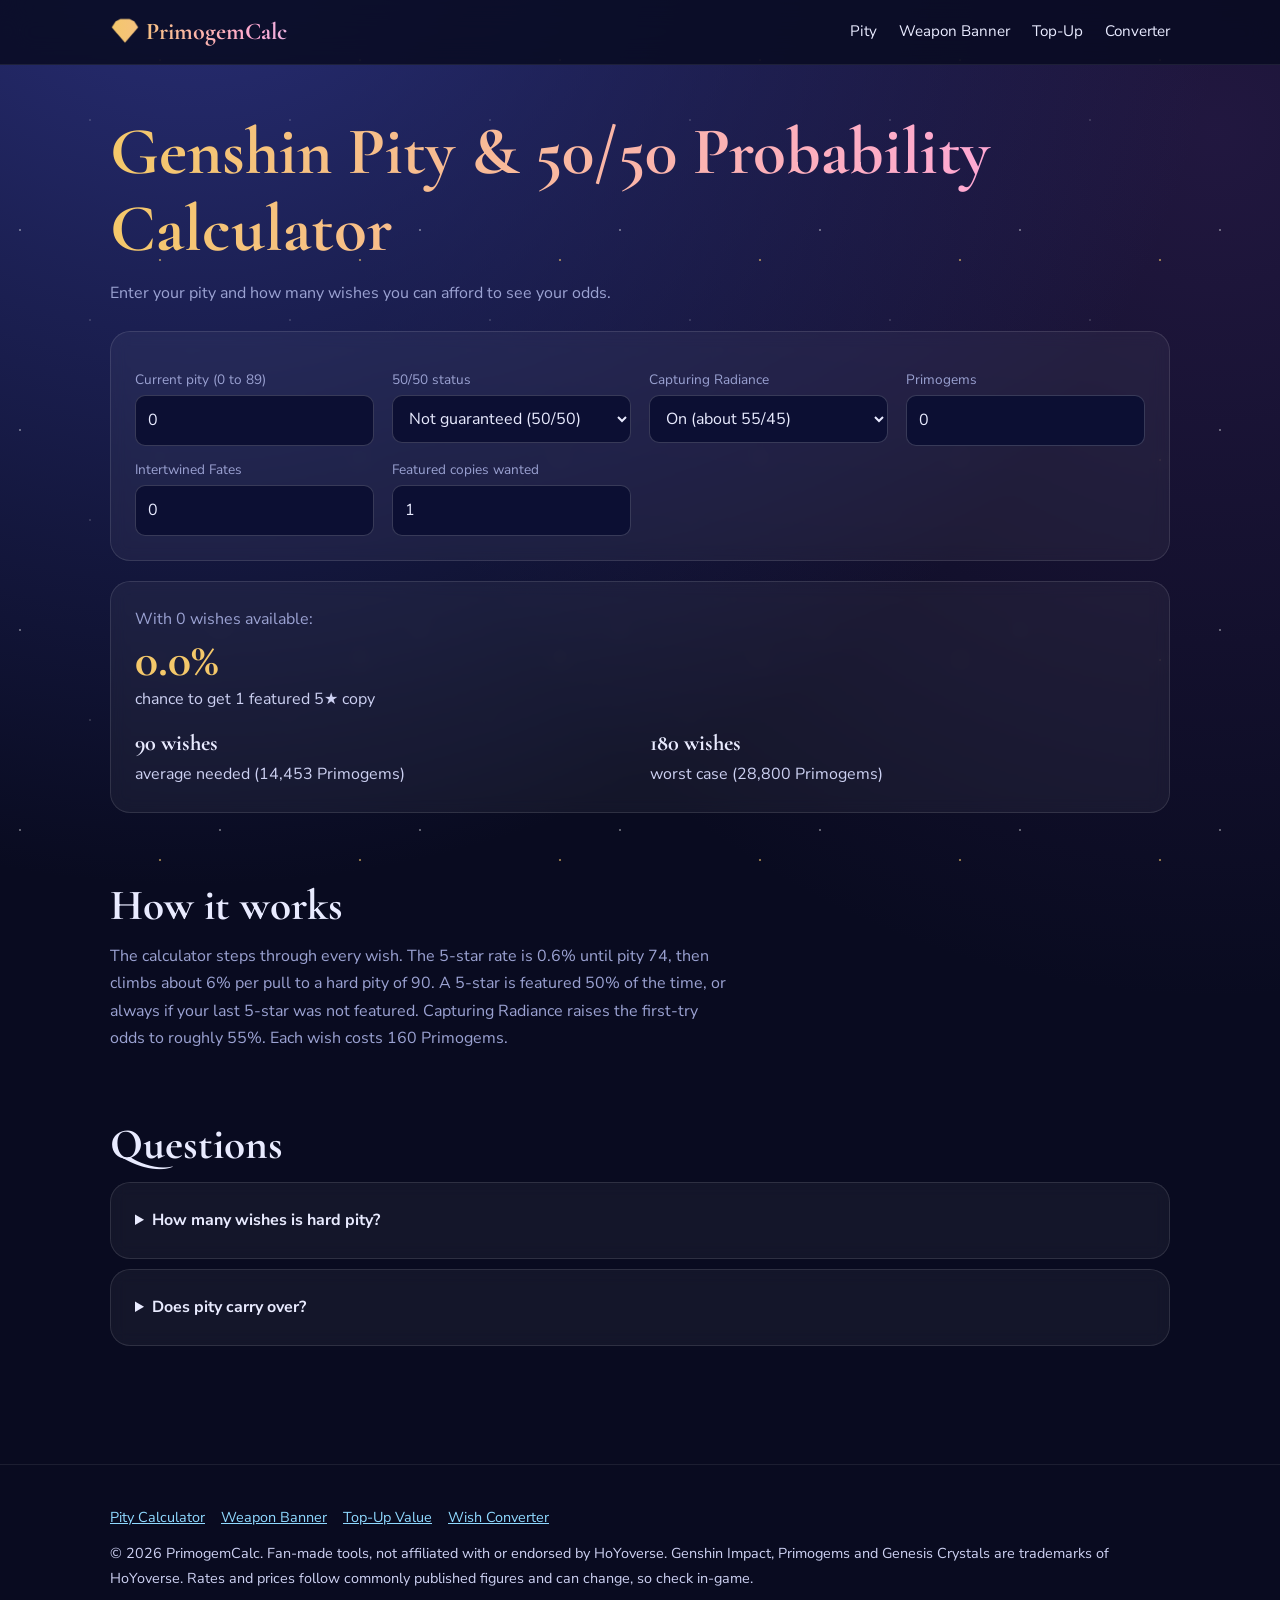
==== pity-calculator/index.html @ a3b345ce "Add files via upload" ====
<!doctype html><html lang="en"><head><meta charset="utf-8"><meta name="viewport" content="width=device-width,initial-scale=1"><title>Genshin Pity & 50/50 Probability Calculator | PrimogemCalc</title><meta name="description" content="Calculate your exact chance of a featured 5-star Genshin Impact character from current pity, 50/50 status, Capturing Radiance and wishes."><link rel="canonical" href="https://primogemcalc.github.io/pity-calculator/"><meta name="theme-color" content="#090b20"><meta property="og:type" content="website"><meta property="og:title" content="Genshin Pity & 50/50 Probability Calculator | PrimogemCalc"><meta property="og:description" content="Calculate your exact chance of a featured 5-star Genshin Impact character from current pity, 50/50 status, Capturing Radiance and wishes."><meta property="og:url" content="https://primogemcalc.github.io/pity-calculator/"><meta name="twitter:card" content="summary"><link rel="icon" href="data:image/svg+xml,%3Csvg xmlns='http://www.w3.org/2000/svg' viewBox='0 0 100 100'%3E%3Ctext y='.9em' font-size='90'%3E💎%3C/text%3E%3C/svg%3E"><link rel="preconnect" href="https://fonts.googleapis.com"><link rel="preconnect" href="https://fonts.gstatic.com" crossorigin><link rel="stylesheet" href="https://fonts.googleapis.com/css2?family=Cormorant+Garamond:wght@600;700&family=Nunito+Sans:wght@400;700;800&display=swap"><link rel="stylesheet" href="/assets/style.css"><script type="application/ld+json">[{"@context": "https://schema.org", "@type": "WebApplication", "name": "Genshin Pity & 50/50 Probability Calculator | PrimogemCalc", "url": "https://primogemcalc.github.io/pity-calculator/", "description": "Calculate your exact chance of a featured 5-star Genshin Impact character from current pity, 50/50 status, Capturing Radiance and wishes.", "applicationCategory": "GameApplication", "operatingSystem": "Any", "offers": {"@type": "Offer", "price": "0", "priceCurrency": "USD"}}, {"@context": "https://schema.org", "@type": "FAQPage", "mainEntity": [{"@type": "Question", "name": "How many wishes is hard pity?", "acceptedAnswer": {"@type": "Answer", "text": "Character banner hard pity is 90 wishes, with soft pity starting around wish 74."}}, {"@type": "Question", "name": "Does pity carry over?", "acceptedAnswer": {"@type": "Answer", "text": "Pity carries over between character banners, and so does the guarantee after losing a 50/50."}}]}, {"@context": "https://schema.org", "@type": "BreadcrumbList", "itemListElement": [{"@type": "ListItem", "position": 1, "name": "Home", "item": "https://primogemcalc.github.io/"}, {"@type": "ListItem", "position": 2, "name": "Genshin Pity & 50/50 Probability Calculator | PrimogemCalc", "item": "https://primogemcalc.github.io/pity-calculator/"}]}]</script></head><body data-tool="pity"><site-header></site-header><main><div class="w" style="padding-top:48px;padding-bottom:40px"><h1 class="gt">Genshin Pity & 50/50 Probability Calculator</h1><p class="sub" style="margin:12px 0 24px">Enter your pity and how many wishes you can afford to see your odds.</p><div class="card fm"><div><label for="pity">Current pity (0 to 89)</label><input id="pity" type="number" min="0" value="0" inputmode="numeric"></div><div><label for="g">50/50 status</label><select id="g"><option value="0">Not guaranteed (50/50)</option><option value="1">Guaranteed</option></select></div><div><label for="cr">Capturing Radiance</label><select id="cr"><option value="1">On (about 55/45)</option><option value="0">Off (50/50)</option></select></div><div><label for="primos">Primogems</label><input id="primos" type="number" min="0" value="0" inputmode="numeric"></div><div><label for="fates">Intertwined Fates</label><input id="fates" type="number" min="0" value="0" inputmode="numeric"></div><div><label for="t">Featured copies wanted</label><input id="t" type="number" min="0" value="1" inputmode="numeric"></div></div><div id="out" class="card" style="margin-top:20px"></div><section><h2>How it works</h2><p class="sub">The calculator steps through every wish. The 5-star rate is 0.6% until pity 74, then climbs about 6% per pull to a hard pity of 90. A 5-star is featured 50% of the time, or always if your last 5-star was not featured. Capturing Radiance raises the first-try odds to roughly 55%. Each wish costs 160 Primogems.</p></section><section style="padding-top:0"><h2>Questions</h2><details class="card rv"><summary>How many wishes is hard pity?</summary><p>Character banner hard pity is 90 wishes, with soft pity starting around wish 74.</p></details><details class="card rv"><summary>Does pity carry over?</summary><p>Pity carries over between character banners, and so does the guarantee after losing a 50/50.</p></details></section></div></main><site-footer></site-footer><script src="/assets/header.js"></script><script src="/assets/footer.js"></script><script src="/assets/app.js"></script></body></html>
---- assets/style.css ----
:root{--bg:#090b20;--g:#f4c86a;--a:#8fd9ff;--p:#a58bff;--t:#e9ebff;--m:#9ba2d2}
*{box-sizing:border-box;margin:0}html{scroll-behavior:smooth}
body{font:16px/1.7 'Nunito Sans',system-ui,Segoe UI,sans-serif;color:var(--t);background:radial-gradient(circle at 15% -10%,#2b317d,transparent 50%),radial-gradient(circle at 95% 8%,#52307f55,transparent 45%),var(--bg);min-height:100vh;overflow-x:hidden}
body::before{content:"";position:fixed;inset:0;z-index:-1;pointer-events:none;background-image:radial-gradient(1.5px 1.5px at 20px 30px,#fffa,transparent),radial-gradient(1px 1px at 90px 120px,#fff7,transparent),radial-gradient(1.6px 1.6px at 160px 60px,var(--g),transparent);background-size:200px 200px;animation:tw 7s ease-in-out infinite alternate}
@keyframes tw{to{opacity:.3;transform:translateY(-14px)}}
h1,h2,h3{font-family:'Cormorant Garamond',Georgia,serif;line-height:1.15}
h1{font-size:clamp(2.3rem,7vw,4.2rem)}h2{font-size:clamp(1.8rem,4.5vw,2.7rem);margin-bottom:12px}h3{font-size:1.4rem;margin-bottom:6px}
a{color:var(--a)}.w{max-width:1100px;margin:auto;padding:0 20px}
section{padding:68px 0}p{color:#cdd1f2}.sub{max-width:62ch;color:var(--m)}
.gt{background:linear-gradient(90deg,var(--g),#ffa8d4,var(--a),var(--g));background-size:250%;-webkit-background-clip:text;background-clip:text;color:transparent;animation:sh 8s linear infinite}@keyframes sh{to{background-position:250%}}
.grid{display:grid;gap:20px;grid-template-columns:repeat(auto-fit,minmax(240px,1fr))}
.card{background:#ffffff0c;border:1px solid #ffffff1c;border-radius:20px;padding:24px;backdrop-filter:blur(8px)}
a.card{text-decoration:none;color:inherit;display:block;transition:transform .3s,border-color .3s,box-shadow .3s}
a.card:hover{transform:translateY(-6px);border-color:var(--g);box-shadow:0 14px 44px #a58bff40}
a.card .ic{font-size:2.4rem;display:block;margin-bottom:8px}
.btn{display:inline-block;padding:12px 28px;margin:6px;border-radius:99px;background:linear-gradient(135deg,var(--g),#ffa8d4);color:#1a1033;font-weight:800;text-decoration:none;transition:transform .2s}
.btn:hover{transform:scale(1.05)}.btn.o{background:none;color:var(--t);border:1px solid #ffffff40}
.rv{opacity:0;transform:translateY(26px);transition:opacity .9s,transform .9s}.rv.in{opacity:1;transform:none}
input,select{width:100%;padding:11px 12px;border-radius:10px;border:1px solid #ffffff2e;background:#0c0f33;color:var(--t);font:inherit}
input:focus,select:focus,a:focus-visible,button:focus-visible,summary:focus-visible{outline:2px solid var(--g);outline-offset:2px}
label{display:block;font-size:.85rem;color:var(--m);margin:12px 0 4px}
.fm{display:grid;gap:0 18px;grid-template-columns:repeat(auto-fit,minmax(210px,1fr))}
.big{font-family:'Cormorant Garamond',serif;font-size:3rem;font-weight:700;color:var(--g);line-height:1.1}
.hero{text-align:center;padding:96px 0 48px}.hero .sub{margin:16px auto 24px}
.gem{display:inline-block;font-size:4.4rem;animation:fl 3.4s ease-in-out infinite;filter:drop-shadow(0 0 22px #8fd9ff99)}@keyframes fl{50%{transform:translateY(-16px) rotate(8deg)}}
.hd{position:sticky;top:0;z-index:9;backdrop-filter:blur(14px);background:#090b22d9;border-bottom:1px solid #ffffff14}
.hd .w{display:flex;align-items:center;justify-content:space-between;height:64px}
.logo{font-family:'Cormorant Garamond',serif;font-weight:700;font-size:1.5rem;text-decoration:none}
nav a{margin-left:22px;color:var(--t);text-decoration:none;font-size:.95rem}nav a:hover{color:var(--g)}
.mb{display:none;background:0;border:0;color:var(--t);font-size:1.7rem;cursor:pointer}
@media(max-width:800px){.mb{display:block}nav{display:none;position:absolute;top:64px;left:0;right:0;background:#090b22f7;padding:10px 20px}nav.o{display:block}nav a{display:block;margin:0;padding:11px 0}}
table{width:100%;border-collapse:collapse;font-size:.95rem}td,th{padding:9px 8px;text-align:left;border-bottom:1px solid #ffffff1a}.tw{overflow-x:auto}tr.best td{color:var(--g);font-weight:700}
details{margin:10px 0}summary{cursor:pointer;font-weight:700}details p{margin-top:8px}
footer{border-top:1px solid #ffffff14;padding:40px 0;color:var(--m);font-size:.9rem}footer a{margin-right:16px}
.stats{display:grid;gap:16px;grid-template-columns:repeat(auto-fit,minmax(180px,1fr));text-align:center}
@media(prefers-reduced-motion:reduce){*,*::before{animation:none!important;transition:none!important}.rv{opacity:1;transform:none}}
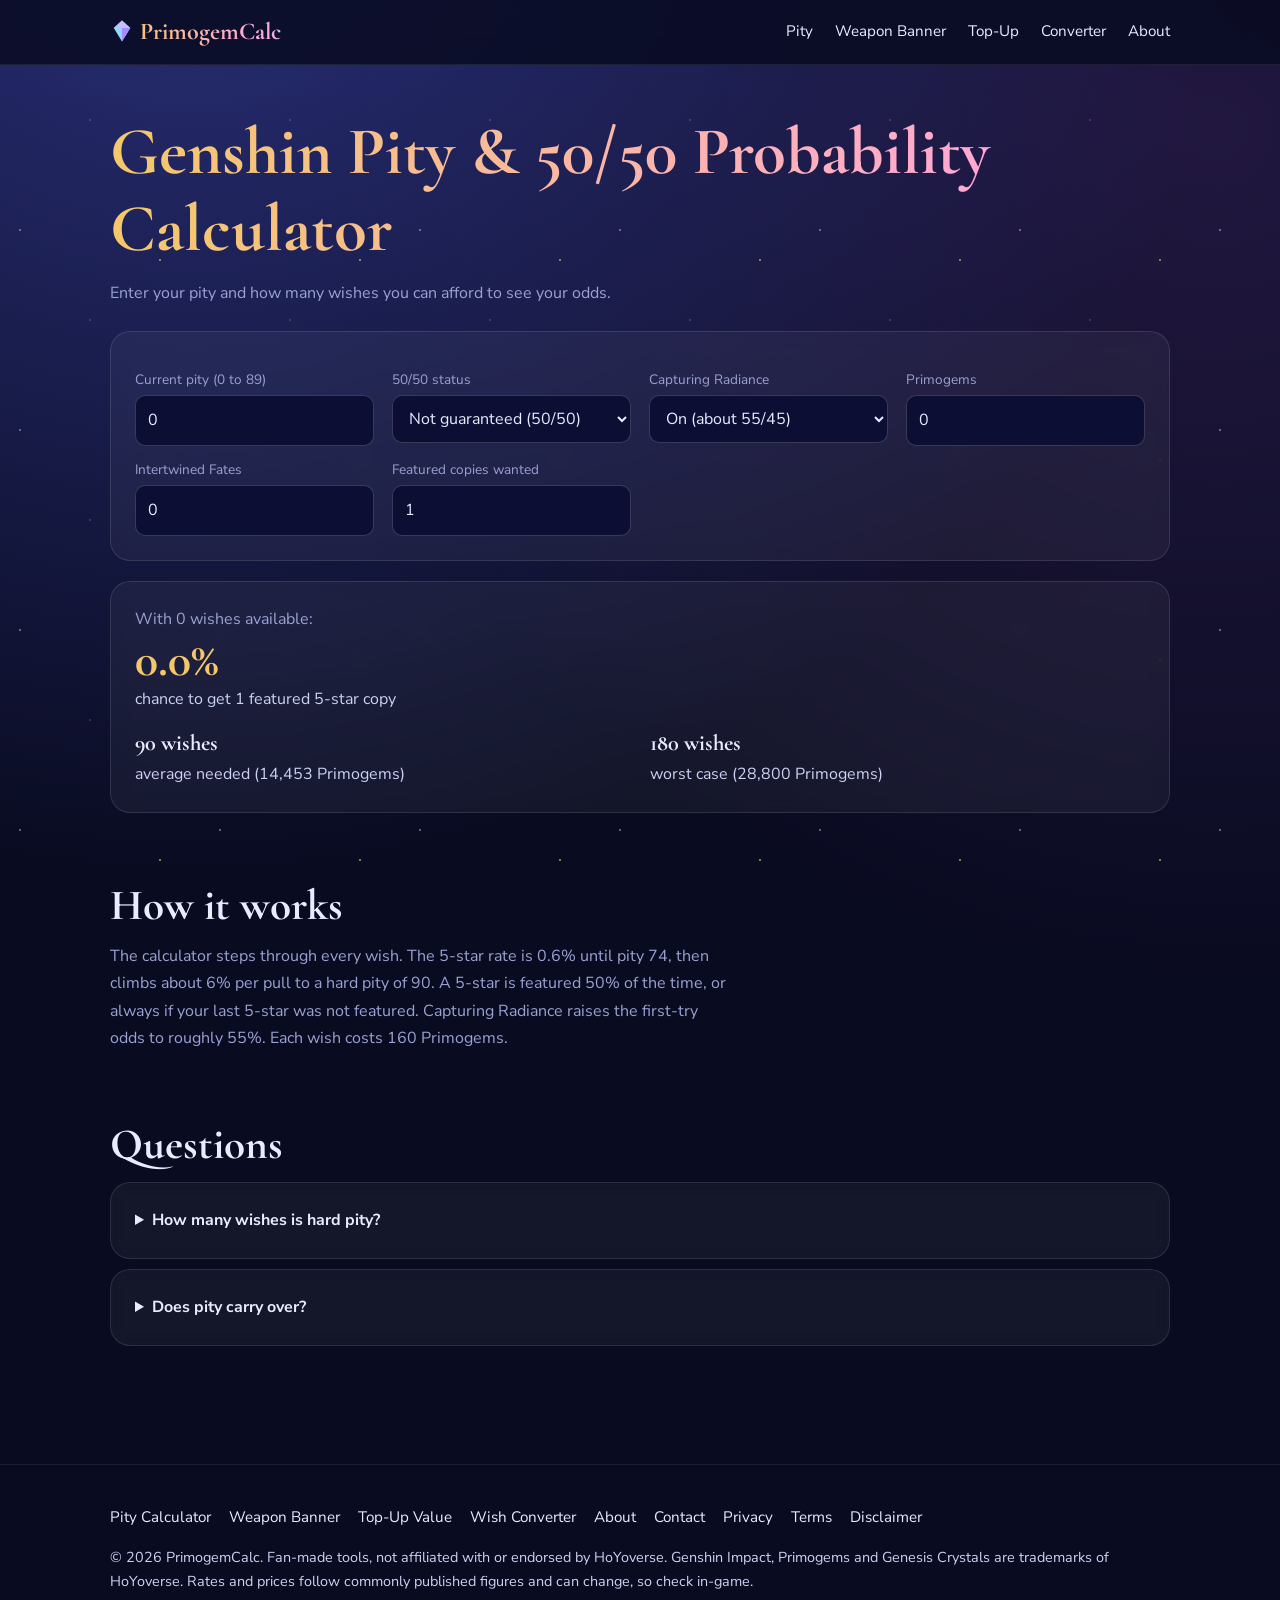
==== commit bfe2724e: "Add files via upload" ====
--- a/pity-calculator/index.html
+++ b/pity-calculator/index.html
@@ -1 +1 @@
-<!doctype html><html lang="en"><head><meta charset="utf-8"><meta name="viewport" content="width=device-width,initial-scale=1"><title>Genshin Pity & 50/50 Probability Calculator | PrimogemCalc</title><meta name="description" content="Calculate your exact chance of a featured 5-star Genshin Impact character from current pity, 50/50 status, Capturing Radiance and wishes."><link rel="canonical" href="https://primogemcalc.github.io/pity-calculator/"><meta name="theme-color" content="#090b20"><meta property="og:type" content="website"><meta property="og:title" content="Genshin Pity & 50/50 Probability Calculator | PrimogemCalc"><meta property="og:description" content="Calculate your exact chance of a featured 5-star Genshin Impact character from current pity, 50/50 status, Capturing Radiance and wishes."><meta property="og:url" content="https://primogemcalc.github.io/pity-calculator/"><meta name="twitter:card" content="summary"><link rel="icon" href="data:image/svg+xml,%3Csvg xmlns='http://www.w3.org/2000/svg' viewBox='0 0 100 100'%3E%3Ctext y='.9em' font-size='90'%3E💎%3C/text%3E%3C/svg%3E"><link rel="preconnect" href="https://fonts.googleapis.com"><link rel="preconnect" href="https://fonts.gstatic.com" crossorigin><link rel="stylesheet" href="https://fonts.googleapis.com/css2?family=Cormorant+Garamond:wght@600;700&family=Nunito+Sans:wght@400;700;800&display=swap"><link rel="stylesheet" href="/assets/style.css"><script type="application/ld+json">[{"@context": "https://schema.org", "@type": "WebApplication", "name": "Genshin Pity & 50/50 Probability Calculator | PrimogemCalc", "url": "https://primogemcalc.github.io/pity-calculator/", "description": "Calculate your exact chance of a featured 5-star Genshin Impact character from current pity, 50/50 status, Capturing Radiance and wishes.", "applicationCategory": "GameApplication", "operatingSystem": "Any", "offers": {"@type": "Offer", "price": "0", "priceCurrency": "USD"}}, {"@context": "https://schema.org", "@type": "FAQPage", "mainEntity": [{"@type": "Question", "name": "How many wishes is hard pity?", "acceptedAnswer": {"@type": "Answer", "text": "Character banner hard pity is 90 wishes, with soft pity starting around wish 74."}}, {"@type": "Question", "name": "Does pity carry over?", "acceptedAnswer": {"@type": "Answer", "text": "Pity carries over between character banners, and so does the guarantee after losing a 50/50."}}]}, {"@context": "https://schema.org", "@type": "BreadcrumbList", "itemListElement": [{"@type": "ListItem", "position": 1, "name": "Home", "item": "https://primogemcalc.github.io/"}, {"@type": "ListItem", "position": 2, "name": "Genshin Pity & 50/50 Probability Calculator | PrimogemCalc", "item": "https://primogemcalc.github.io/pity-calculator/"}]}]</script></head><body data-tool="pity"><site-header></site-header><main><div class="w" style="padding-top:48px;padding-bottom:40px"><h1 class="gt">Genshin Pity & 50/50 Probability Calculator</h1><p class="sub" style="margin:12px 0 24px">Enter your pity and how many wishes you can afford to see your odds.</p><div class="card fm"><div><label for="pity">Current pity (0 to 89)</label><input id="pity" type="number" min="0" value="0" inputmode="numeric"></div><div><label for="g">50/50 status</label><select id="g"><option value="0">Not guaranteed (50/50)</option><option value="1">Guaranteed</option></select></div><div><label for="cr">Capturing Radiance</label><select id="cr"><option value="1">On (about 55/45)</option><option value="0">Off (50/50)</option></select></div><div><label for="primos">Primogems</label><input id="primos" type="number" min="0" value="0" inputmode="numeric"></div><div><label for="fates">Intertwined Fates</label><input id="fates" type="number" min="0" value="0" inputmode="numeric"></div><div><label for="t">Featured copies wanted</label><input id="t" type="number" min="0" value="1" inputmode="numeric"></div></div><div id="out" class="card" style="margin-top:20px"></div><section><h2>How it works</h2><p class="sub">The calculator steps through every wish. The 5-star rate is 0.6% until pity 74, then climbs about 6% per pull to a hard pity of 90. A 5-star is featured 50% of the time, or always if your last 5-star was not featured. Capturing Radiance raises the first-try odds to roughly 55%. Each wish costs 160 Primogems.</p></section><section style="padding-top:0"><h2>Questions</h2><details class="card rv"><summary>How many wishes is hard pity?</summary><p>Character banner hard pity is 90 wishes, with soft pity starting around wish 74.</p></details><details class="card rv"><summary>Does pity carry over?</summary><p>Pity carries over between character banners, and so does the guarantee after losing a 50/50.</p></details></section></div></main><site-footer></site-footer><script src="/assets/header.js"></script><script src="/assets/footer.js"></script><script src="/assets/app.js"></script></body></html>+<!doctype html><html lang="en"><head><meta charset="utf-8"><meta name="viewport" content="width=device-width,initial-scale=1"><title>Genshin Pity & 50/50 Probability Calculator | PrimogemCalc</title><meta name="description" content="Calculate your exact chance of a featured 5-star Genshin Impact character from current pity, 50/50 status, Capturing Radiance and wishes."><link rel="canonical" href="https://primogemcalc.github.io/pity-calculator/"><meta name="theme-color" content="#090b20"><meta property="og:type" content="website"><meta property="og:title" content="Genshin Pity & 50/50 Probability Calculator | PrimogemCalc"><meta property="og:description" content="Calculate your exact chance of a featured 5-star Genshin Impact character from current pity, 50/50 status, Capturing Radiance and wishes."><meta property="og:url" content="https://primogemcalc.github.io/pity-calculator/"><meta name="twitter:card" content="summary"><link rel="icon" href="/assets/favicon.svg" type="image/svg+xml"><link rel="preconnect" href="https://fonts.googleapis.com"><link rel="preconnect" href="https://fonts.gstatic.com" crossorigin><link rel="stylesheet" href="https://fonts.googleapis.com/css2?family=Cormorant+Garamond:wght@600;700&family=Nunito+Sans:wght@400;700;800&display=swap"><link rel="stylesheet" href="/assets/style.css"><script type="application/ld+json">[{"@context": "https://schema.org", "@type": "WebApplication", "name": "Genshin Pity & 50/50 Probability Calculator | PrimogemCalc", "url": "https://primogemcalc.github.io/pity-calculator/", "description": "Calculate your exact chance of a featured 5-star Genshin Impact character from current pity, 50/50 status, Capturing Radiance and wishes.", "applicationCategory": "GameApplication", "operatingSystem": "Any", "offers": {"@type": "Offer", "price": "0", "priceCurrency": "USD"}}, {"@context": "https://schema.org", "@type": "FAQPage", "mainEntity": [{"@type": "Question", "name": "How many wishes is hard pity?", "acceptedAnswer": {"@type": "Answer", "text": "Character banner hard pity is 90 wishes, with soft pity starting around wish 74."}}, {"@type": "Question", "name": "Does pity carry over?", "acceptedAnswer": {"@type": "Answer", "text": "Pity carries over between character banners, and so does the guarantee after losing a 50/50."}}]}, {"@context": "https://schema.org", "@type": "BreadcrumbList", "itemListElement": [{"@type": "ListItem", "position": 1, "name": "Home", "item": "https://primogemcalc.github.io/"}, {"@type": "ListItem", "position": 2, "name": "Genshin Pity & 50/50 Probability Calculator | PrimogemCalc", "item": "https://primogemcalc.github.io/pity-calculator/"}]}]</script></head><body data-tool="pity"><site-header></site-header><main><div class="w" style="padding-top:48px;padding-bottom:40px"><h1 class="gt">Genshin Pity & 50/50 Probability Calculator</h1><p class="sub" style="margin:12px 0 24px">Enter your pity and how many wishes you can afford to see your odds.</p><div class="card fm"><div><label for="pity">Current pity (0 to 89)</label><input id="pity" type="number" min="0" value="0" inputmode="numeric"></div><div><label for="g">50/50 status</label><select id="g"><option value="0">Not guaranteed (50/50)</option><option value="1">Guaranteed</option></select></div><div><label for="cr">Capturing Radiance</label><select id="cr"><option value="1">On (about 55/45)</option><option value="0">Off (50/50)</option></select></div><div><label for="primos">Primogems</label><input id="primos" type="number" min="0" value="0" inputmode="numeric"></div><div><label for="fates">Intertwined Fates</label><input id="fates" type="number" min="0" value="0" inputmode="numeric"></div><div><label for="t">Featured copies wanted</label><input id="t" type="number" min="0" value="1" inputmode="numeric"></div></div><div id="out" class="card" style="margin-top:20px"></div><section><h2>How it works</h2><p class="sub">The calculator steps through every wish. The 5-star rate is 0.6% until pity 74, then climbs about 6% per pull to a hard pity of 90. A 5-star is featured 50% of the time, or always if your last 5-star was not featured. Capturing Radiance raises the first-try odds to roughly 55%. Each wish costs 160 Primogems.</p></section><section style="padding-top:0"><h2>Questions</h2><details class="card rv"><summary>How many wishes is hard pity?</summary><p>Character banner hard pity is 90 wishes, with soft pity starting around wish 74.</p></details><details class="card rv"><summary>Does pity carry over?</summary><p>Pity carries over between character banners, and so does the guarantee after losing a 50/50.</p></details></section></div></main><site-footer></site-footer><script src="/assets/header.js"></script><script src="/assets/footer.js"></script><script src="/assets/app.js"></script></body></html>
--- a/assets/style.css
+++ b/assets/style.css
@@ -34,3 +34,8 @@
 footer{border-top:1px solid #ffffff14;padding:40px 0;color:var(--m);font-size:.9rem}footer a{margin-right:16px}
 .stats{display:grid;gap:16px;grid-template-columns:repeat(auto-fit,minmax(180px,1fr));text-align:center}
 @media(prefers-reduced-motion:reduce){*,*::before{animation:none!important;transition:none!important}.rv{opacity:1;transform:none}}
+textarea{width:100%;padding:11px 12px;border-radius:10px;border:1px solid #ffffff2e;background:#0c0f33;color:var(--t);font:inherit;min-height:140px}textarea:focus{outline:2px solid var(--g);outline-offset:2px}
+.ic svg{width:46px;height:46px}.gem svg{width:76px;height:76px}.logo svg{width:24px;height:24px;vertical-align:-4px;margin-right:6px}.mb svg{width:26px;height:26px}
+.split{display:grid;gap:40px;grid-template-columns:1.1fr .9fr;align-items:center}@media(max-width:800px){.split{grid-template-columns:1fr}}
+.art{width:100%;height:auto}.spin{transform-origin:200px 150px;animation:rot 40s linear infinite}@keyframes rot{to{transform:rotate(360deg)}}
+.doc{max-width:760px;padding-top:48px;padding-bottom:48px}.doc h2{font-size:1.7rem;margin:30px 0 8px}.doc p,.doc li{margin-bottom:10px}.doc ul{padding-left:22px}
